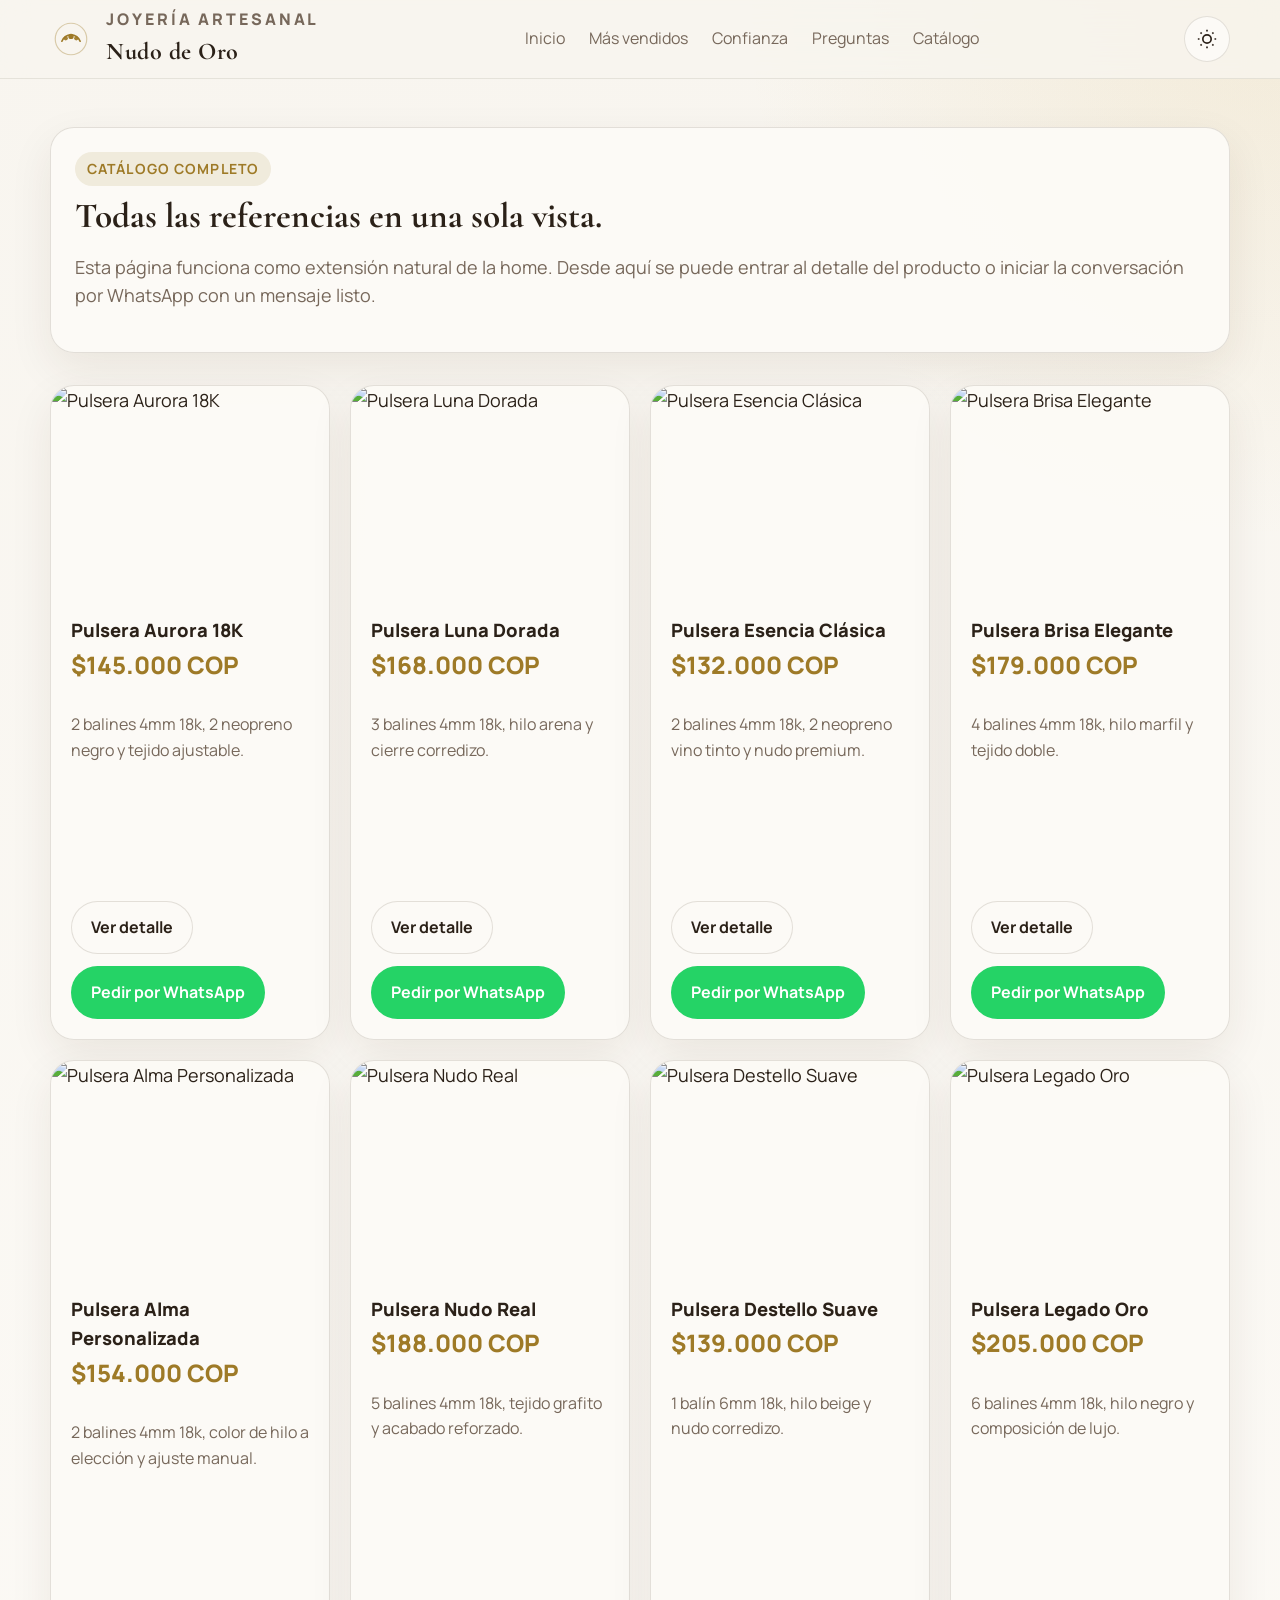
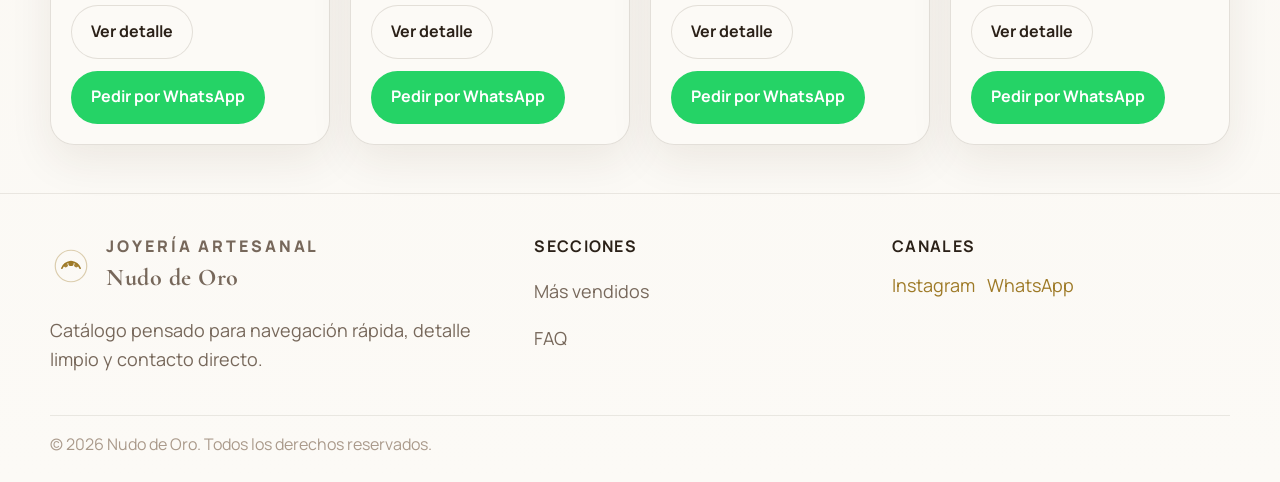
==== catalogo.html @ 251cc926 "pagina inicial" ====
<!DOCTYPE html>
<html lang="es">
<head>
  <meta charset="UTF-8">
  <meta name="viewport" content="width=device-width, initial-scale=1.0">
  <meta name="description" content="Catálogo completo de pulseras tejidas con hilo y balines de oro.">
  <title>Catálogo completo | Nudo de Oro</title>
  <link rel="preconnect" href="https://fonts.googleapis.com">
  <link rel="preconnect" href="https://fonts.gstatic.com" crossorigin>
  <link href="https://fonts.googleapis.com/css2?family=Cormorant+Garamond:wght@500;600;700&family=Manrope:wght@400;500;700;800&display=swap" rel="stylesheet">
  <link rel="stylesheet" href="./styles.css">
  <script src="./app.js" defer></script>
</head>
<body>

  <header class="site-header">
    <div class="container navbar">
      <a href="./index.html" class="brand" data-brand aria-label="Ir al inicio"></a>
      <nav aria-label="Principal">
        <button class="menu-toggle" data-menu-toggle aria-label="Abrir menú" aria-expanded="false">☰</button>
        <div class="nav-links" data-nav-menu>
          <a href="./index.html#inicio">Inicio</a>
          <a href="./index.html#productos">Más vendidos</a>
          <a href="./index.html#confianza">Confianza</a>
          <a href="./index.html#faq">Preguntas</a>
          <a href="./catalogo.html">Catálogo</a>
        </div>
      </nav>
      <div class="nav-actions">
        <button class="theme-toggle" data-theme-toggle aria-label="Cambiar tema"></button>
      </div>
    </div>
  </header>

  <main id="contenido" class="catalog-shell">
    <div class="container">
      <section class="catalog-intro" data-reveal>
        <span class="section-kicker">Catálogo completo</span>
        <h1 class="section-title">Todas las referencias en una sola vista.</h1>
        <p>Esta página funciona como extensión natural de la home. Desde aquí se puede entrar al detalle del producto o iniciar la conversación por WhatsApp con un mensaje listo.</p>
      </section>

      <section class="catalog-grid" data-catalog-products></section>
    </div>
  </main>

  <footer class="site-footer">
    <div class="container">
      <div class="footer-grid">
        <div>
          <a href="./index.html" class="brand" data-brand aria-label="Aurelia Hilo y Oro"></a>
          <p>Catálogo pensado para navegación rápida, detalle limpio y contacto directo.</p>
        </div>
        <div>
          <h3>Secciones</h3>
          <p><a href="./index.html#productos">Más vendidos</a></p>
          <p><a href="./index.html#faq">FAQ</a></p>
        </div>
        <div>
          <h3>Canales</h3>
          <div class="social-links">
            <a href="https://instagram.com" target="_blank" rel="noopener noreferrer">Instagram</a>
            <a href="https://wa.me/573001234567" target="_blank" rel="noopener noreferrer">WhatsApp</a>
          </div>
        </div>
      </div>
      <div class="footer-copy">© <span data-current-year></span> <span data-brand-name></span>. Todos los derechos reservados.</div>
    </div>
  </footer>
</body>
</html>
---- styles.css ----
:root,
[data-theme="light"] {
  --text-xs: clamp(0.75rem, 0.7rem + 0.25vw, 0.875rem);
  --text-sm: clamp(0.875rem, 0.8rem + 0.35vw, 1rem);
  --text-base: clamp(1rem, 0.95rem + 0.25vw, 1.125rem);
  --text-lg: clamp(1.125rem, 1rem + 0.75vw, 1.5rem);
  --text-xl: clamp(1.5rem, 1.2rem + 1.25vw, 2.25rem);
  --text-2xl: clamp(2rem, 1.2rem + 2.5vw, 3.5rem);

  --space-1: 0.25rem;
  --space-2: 0.5rem;
  --space-3: 0.75rem;
  --space-4: 1rem;
  --space-5: 1.25rem;
  --space-6: 1.5rem;
  --space-8: 2rem;
  --space-10: 2.5rem;
  --space-12: 3rem;
  --space-16: 4rem;
  --space-20: 5rem;

  --color-bg: #f8f5ef;
  --color-surface: #fcfaf6;
  --color-surface-2: #f3eee6;
  --color-surface-offset: #ece3d7;
  --color-border: rgba(74, 58, 39, 0.14);
  --color-divider: rgba(74, 58, 39, 0.1);
  --color-text: #2b2118;
  --color-text-muted: #77685b;
  --color-text-faint: #aa9a8b;
  --color-primary: #9e7a27;
  --color-primary-hover: #7d601c;
  --color-primary-soft: rgba(158, 122, 39, 0.12);
  --color-accent: #d8b86b;
  --color-success: #5c7a42;
  --color-shadow: 0 16px 44px rgba(61, 43, 19, 0.08);
  --radius-sm: 0.5rem;
  --radius-md: 1rem;
  --radius-lg: 1.5rem;
  --radius-xl: 2rem;
  --radius-full: 999px;
  --transition: 180ms cubic-bezier(0.16, 1, 0.3, 1);
  --content: 1180px;
  --font-display: 'Cormorant Garamond', Georgia, serif;
  --font-body: 'Manrope', Arial, sans-serif;
}

[data-theme="dark"] {
  --color-bg: #15120f;
  --color-surface: #1d1915;
  --color-surface-2: #25201a;
  --color-surface-offset: #2f281f;
  --color-border: rgba(239, 229, 212, 0.12);
  --color-divider: rgba(239, 229, 212, 0.08);
  --color-text: #f0e6d7;
  --color-text-muted: #bbaea0;
  --color-text-faint: #8a7a6d;
  --color-primary: #ddb25f;
  --color-primary-hover: #f0c976;
  --color-primary-soft: rgba(221, 178, 95, 0.15);
  --color-accent: #f1d49b;
  --color-success: #91b36f;
  --color-shadow: 0 18px 54px rgba(0, 0, 0, 0.28);
}

@media (prefers-color-scheme: dark) {
  :root:not([data-theme]) {
    --color-bg: #15120f;
    --color-surface: #1d1915;
    --color-surface-2: #25201a;
    --color-surface-offset: #2f281f;
    --color-border: rgba(239, 229, 212, 0.12);
    --color-divider: rgba(239, 229, 212, 0.08);
    --color-text: #f0e6d7;
    --color-text-muted: #bbaea0;
    --color-text-faint: #8a7a6d;
    --color-primary: #ddb25f;
    --color-primary-hover: #f0c976;
    --color-primary-soft: rgba(221, 178, 95, 0.15);
    --color-accent: #f1d49b;
    --color-success: #91b36f;
    --color-shadow: 0 18px 54px rgba(0, 0, 0, 0.28);
  }
}

*, *::before, *::after { box-sizing: border-box; }
html { scroll-behavior: smooth; }
body {
  margin: 0;
  min-height: 100dvh;
  font-family: var(--font-body);
  font-size: var(--text-base);
  line-height: 1.6;
  color: var(--color-text);
  background:
    radial-gradient(circle at top right, rgba(216, 184, 107, 0.17), transparent 22%),
    linear-gradient(180deg, var(--color-bg), var(--color-surface));
}
a { color: inherit; text-decoration: none; }
img { display: block; max-width: 100%; height: auto; }
button, input, textarea, select { font: inherit; }
button { cursor: pointer; }
:focus-visible {
  outline: 2px solid var(--color-primary);
  outline-offset: 3px;
}
.skip-link:focus { top: var(--space-4); }

.container {
  width: min(calc(100% - 2rem), var(--content));
  margin-inline: auto;
}
.section {
  padding-block: clamp(var(--space-12), 8vw, var(--space-20));
}
.section-head {
  display: flex;
  justify-content: space-between;
  align-items: end;
  gap: var(--space-4);
  margin-bottom: var(--space-8);
}
.section-kicker {
  display: inline-flex;
  align-items: center;
  gap: var(--space-2);
  padding: 0.35rem 0.75rem;
  border-radius: var(--radius-full);
  background: var(--color-primary-soft);
  color: var(--color-primary);
  font-size: var(--text-xs);
  letter-spacing: 0.08em;
  text-transform: uppercase;
  font-weight: 700;
}
.section-title {
  margin: var(--space-3) 0 var(--space-2);
  font-family: var(--font-display);
  font-size: var(--text-xl);
  line-height: 1.05;
}
.section-copy { color: var(--color-text-muted); max-width: 62ch; }

.site-header {
  position: sticky;
  top: 0;
  z-index: 40;
  border-bottom: 1px solid var(--color-divider);
  background: color-mix(in srgb, var(--color-bg) 78%, transparent);
  backdrop-filter: blur(16px);
}
.navbar {
  display: flex;
  align-items: center;
  justify-content: space-between;
  gap: var(--space-4);
  min-height: 78px;
}
.brand {
  display: inline-flex;
  align-items: center;
  gap: 0.9rem;
  font-weight: 800;
  letter-spacing: 0.04em;
}
.brand svg {
  width: 42px;
  height: 42px;
  color: var(--color-primary);
}
.brand span {
  display: block;
  font-size: var(--text-sm);
  color: var(--color-text-muted);
  letter-spacing: 0.18em;
  text-transform: uppercase;
}
.brand strong {
  display: block;
  font-family: var(--font-display);
  font-size: 1.5rem;
  font-weight: 700;
  letter-spacing: 0.02em;
}
.nav-links {
  display: flex;
  align-items: center;
  gap: clamp(var(--space-3), 2vw, var(--space-6));
  flex-wrap: wrap;
}
.nav-links a {
  font-size: var(--text-sm);
  color: var(--color-text-muted);
}
.nav-links a:hover,
.nav-links a:focus-visible { color: var(--color-primary); }
.nav-actions {
  display: flex;
  align-items: center;
  gap: var(--space-3);
}
.theme-toggle,
.menu-toggle {
  width: 46px;
  height: 46px;
  border: 1px solid var(--color-border);
  border-radius: 50%;
  background: var(--color-surface);
  color: var(--color-text);
  display: grid;
  place-items: center;
}
.menu-toggle { display: none; }

.btn {
  display: inline-flex;
  align-items: center;
  justify-content: center;
  gap: 0.6rem;
  min-height: 48px;
  padding: 0.8rem 1.2rem;
  border-radius: var(--radius-full);
  border: 1px solid transparent;
  transition: transform var(--transition), background var(--transition), color var(--transition), border-color var(--transition);
  font-size: var(--text-sm);
  font-weight: 700;
}
.btn:hover,
.btn:focus-visible { transform: translateY(-1px); }
.btn-primary {
  background: var(--color-primary);
  color: #fff;
  box-shadow: var(--color-shadow);
}
.btn-primary:hover,
.btn-primary:focus-visible { background: var(--color-primary-hover); }
.btn-secondary {
  border-color: var(--color-border);
  background: var(--color-surface);
  color: var(--color-text);
}
.btn-whatsapp {
  background: #25D366;
  color: #fff;
}
.btn-whatsapp:hover,
.btn-whatsapp:focus-visible { background: #1ca856; }

.hero {
  padding-block: clamp(var(--space-10), 7vw, 7rem);
}
.hero-grid {
  display: grid;
  grid-template-columns: 1.05fr 0.95fr;
  gap: clamp(var(--space-8), 5vw, var(--space-16));
  align-items: center;
}
.hero-copy h1 {
  margin: var(--space-4) 0;
  font-family: var(--font-display);
  font-size: clamp(3rem, 8vw, 5.5rem);
  line-height: 0.95;
  max-width: 10ch;
}
.hero-copy p {
  color: var(--color-text-muted);
  max-width: 58ch;
  margin-bottom: var(--space-8);
}
.hero-actions {
  display: flex;
  flex-wrap: wrap;
  gap: var(--space-3);
  margin-bottom: var(--space-8);
}
.hero-notes {
  display: grid;
  grid-template-columns: repeat(3, minmax(0, 1fr));
  gap: var(--space-3);
}
.note-card {
  padding: var(--space-4);
  border-radius: var(--radius-lg);
  background: color-mix(in srgb, var(--color-surface) 92%, transparent);
  border: 1px solid var(--color-border);
}
.note-card strong {
  display: block;
  font-size: var(--text-lg);
  font-family: var(--font-display);
}
.note-card span {
  display: block;
  color: var(--color-text-muted);
  font-size: var(--text-sm);
}
.hero-visual {
  position: relative;
}
.hero-card {
  position: relative;
  overflow: hidden;
  border-radius: 2rem;
  background: var(--color-surface);
  border: 1px solid var(--color-border);
  box-shadow: var(--color-shadow);
}
.hero-card img {
  aspect-ratio: 4 / 5;
  object-fit: cover;
}
.hero-badge {
  position: absolute;
  right: var(--space-4);
  bottom: var(--space-4);
  padding: var(--space-3) var(--space-4);
  border-radius: var(--radius-full);
  background: rgba(32, 23, 13, 0.8);
  color: #fef8ef;
  font-size: var(--text-sm);
  border: 1px solid rgba(255,255,255,0.12);
}

.products-grid,
.catalog-grid,
.trust-grid,
.faq-list,
.footer-grid {
  display: grid;
  gap: var(--space-5);
}
.products-grid,
.catalog-grid { grid-template-columns: repeat(4, minmax(0, 1fr)); }
.product-card {
  display: flex;
  flex-direction: column;
  overflow: hidden;
  border-radius: var(--radius-lg);
  background: color-mix(in srgb, var(--color-surface) 94%, transparent);
  border: 1px solid var(--color-border);
  box-shadow: var(--color-shadow);
}
.product-card > a {
  display: block;
  overflow: hidden;
}
.product-card img {
  width: 100%;
  aspect-ratio: 1 / 1.15;
  object-fit: cover;
  transition: transform 350ms cubic-bezier(0.16, 1, 0.3, 1);
}
.product-card a:hover img,
.product-card a:focus-visible img { transform: scale(1.03); }
.product-body {
  padding: var(--space-5);
  display: flex;
  flex-direction: column;
  gap: var(--space-3);
  height: 100%;
}
.product-body h3 {
  margin: 0;
  font-size: 1.15rem;
  font-weight: 800;
}
.price {
  color: var(--color-primary);
  font-size: var(--text-lg);
  font-weight: 800;
}
.meta {
  color: var(--color-text-muted);
  font-size: var(--text-sm);
}
.card-actions {
  display: flex;
  gap: var(--space-3);
  flex-wrap: wrap;
  margin-top: auto;
}

.center-cta {
  display: flex;
  justify-content: center;
  margin-top: var(--space-8);
}

.trust-grid {
  grid-template-columns: repeat(3, minmax(0, 1fr));
}
.trust-card,
.faq-item,
.catalog-intro,
.product-detail,
.contact-card {
  border-radius: var(--radius-lg);
  border: 1px solid var(--color-border);
  background: color-mix(in srgb, var(--color-surface) 96%, transparent);
  box-shadow: var(--color-shadow);
}
.trust-card {
  padding: var(--space-6);
}
.trust-icon {
  width: 52px;
  height: 52px;
  display: grid;
  place-items: center;
  border-radius: 50%;
  background: var(--color-primary-soft);
  color: var(--color-primary);
  margin-bottom: var(--space-4);
}
.trust-card h3,
.faq-item summary {
  font-size: 1.05rem;
  font-weight: 800;
}
.trust-card p,
.faq-item p { color: var(--color-text-muted); }

.faq-list { grid-template-columns: 1fr; }
.faq-item {
  padding: var(--space-5) var(--space-6);
}
.faq-item summary {
  cursor: pointer;
  list-style: none;
  display: flex;
  justify-content: space-between;
  gap: var(--space-4);
}
.faq-item summary::-webkit-details-marker { display: none; }
.faq-item p {
  margin: var(--space-3) 0 0;
}
.faq-item summary::after {
  content: "+";
  color: var(--color-primary);
  font-size: 1.5rem;
  line-height: 1;
}
.faq-item[open] summary::after { content: "−"; }

.catalog-shell,
.product-shell {
  padding-top: clamp(var(--space-8), 4vw, var(--space-12));
}
.catalog-intro,
.contact-card {
  padding: var(--space-6);
  margin-bottom: var(--space-8);
}
.catalog-intro p,
.contact-card p { color: var(--color-text-muted); }
.product-shell-inner {
  display: grid;
  grid-template-columns: 1fr 1fr;
  gap: var(--space-8);
}
.product-detail {
  overflow: hidden;
}
.product-gallery {
  background: var(--color-surface-2);
}
.product-gallery img {
  width: 100%;
  aspect-ratio: 1 / 1.05;
  object-fit: cover;
}
.product-info {
  padding: clamp(var(--space-6), 4vw, var(--space-10));
}
.product-info h1 {
  margin: var(--space-3) 0;
  font-family: var(--font-display);
  font-size: var(--text-2xl);
  line-height: 1;
}
.product-tags {
  display: flex;
  flex-wrap: wrap;
  gap: var(--space-2);
  margin: var(--space-5) 0;
}
.tag {
  padding: 0.45rem 0.8rem;
  border-radius: var(--radius-full);
  background: var(--color-primary-soft);
  color: var(--color-primary);
  font-size: var(--text-xs);
  font-weight: 800;
  letter-spacing: 0.06em;
  text-transform: uppercase;
}
.product-specs {
  display: grid;
  gap: var(--space-3);
  margin: var(--space-6) 0;
  color: var(--color-text-muted);
}
.back-link {
  display: inline-flex;
  align-items: center;
  gap: 0.5rem;
  color: var(--color-primary);
  font-weight: 700;
  margin-bottom: var(--space-5);
}

.site-footer {
  padding: var(--space-10) 0 var(--space-6);
  border-top: 1px solid var(--color-divider);
  margin-top: var(--space-12);
}
.footer-grid {
  grid-template-columns: 1.1fr 0.8fr 0.8fr;
  align-items: start;
}
.footer-grid p,
.footer-grid a { color: var(--color-text-muted); }
.footer-grid h3 {
  margin-top: 0;
  margin-bottom: var(--space-3);
  font-size: var(--text-sm);
  text-transform: uppercase;
  letter-spacing: 0.08em;
}
.social-links {
  display: flex;
  gap: var(--space-3);
  flex-wrap: wrap;
}
.social-links a { color: var(--color-primary); }
.footer-copy {
  margin-top: var(--space-6);
  padding-top: var(--space-4);
  border-top: 1px solid var(--color-divider);
  color: var(--color-text-faint);
  font-size: var(--text-sm);
}

[data-reveal] {
  opacity: 0;
  transform: translateY(18px);
  transition: opacity 500ms ease, transform 500ms ease;
}
[data-reveal].visible {
  opacity: 1;
  transform: translateY(0);
}

@media (max-width: 960px) {
  .hero-grid,
  .product-shell-inner,
  .footer-grid,
  .products-grid,
  .catalog-grid,
  .trust-grid {
    grid-template-columns: 1fr 1fr;
  }
  .footer-grid { grid-template-columns: 1fr; }
}

@media (max-width: 760px) {
  .menu-toggle { display: grid; }
  .navbar { align-items: flex-start; padding-block: var(--space-4); }
  .nav-links {
    position: absolute;
    left: 1rem;
    right: 1rem;
    top: calc(100% + 0.5rem);
    padding: var(--space-4);
    border-radius: var(--radius-lg);
    border: 1px solid var(--color-border);
    background: var(--color-surface);
    box-shadow: var(--color-shadow);
    display: none;
    flex-direction: column;
    align-items: flex-start;
  }
  .nav-links.open { display: flex; }
  .hero-grid,
  .products-grid,
  .catalog-grid,
  .trust-grid,
  .product-shell-inner,
  .hero-notes {
    grid-template-columns: 1fr;
  }
  .section-head { align-items: flex-start; }
  .hero-copy h1 { max-width: 12ch; }
}

@media (prefers-reduced-motion: reduce) {
  html { scroll-behavior: auto; }
  *, *::before, *::after {
    animation-duration: 0.01ms !important;
    animation-iteration-count: 1 !important;
    transition-duration: 0.01ms !important;
  }
  [data-reveal] { opacity: 1; transform: none; }
}
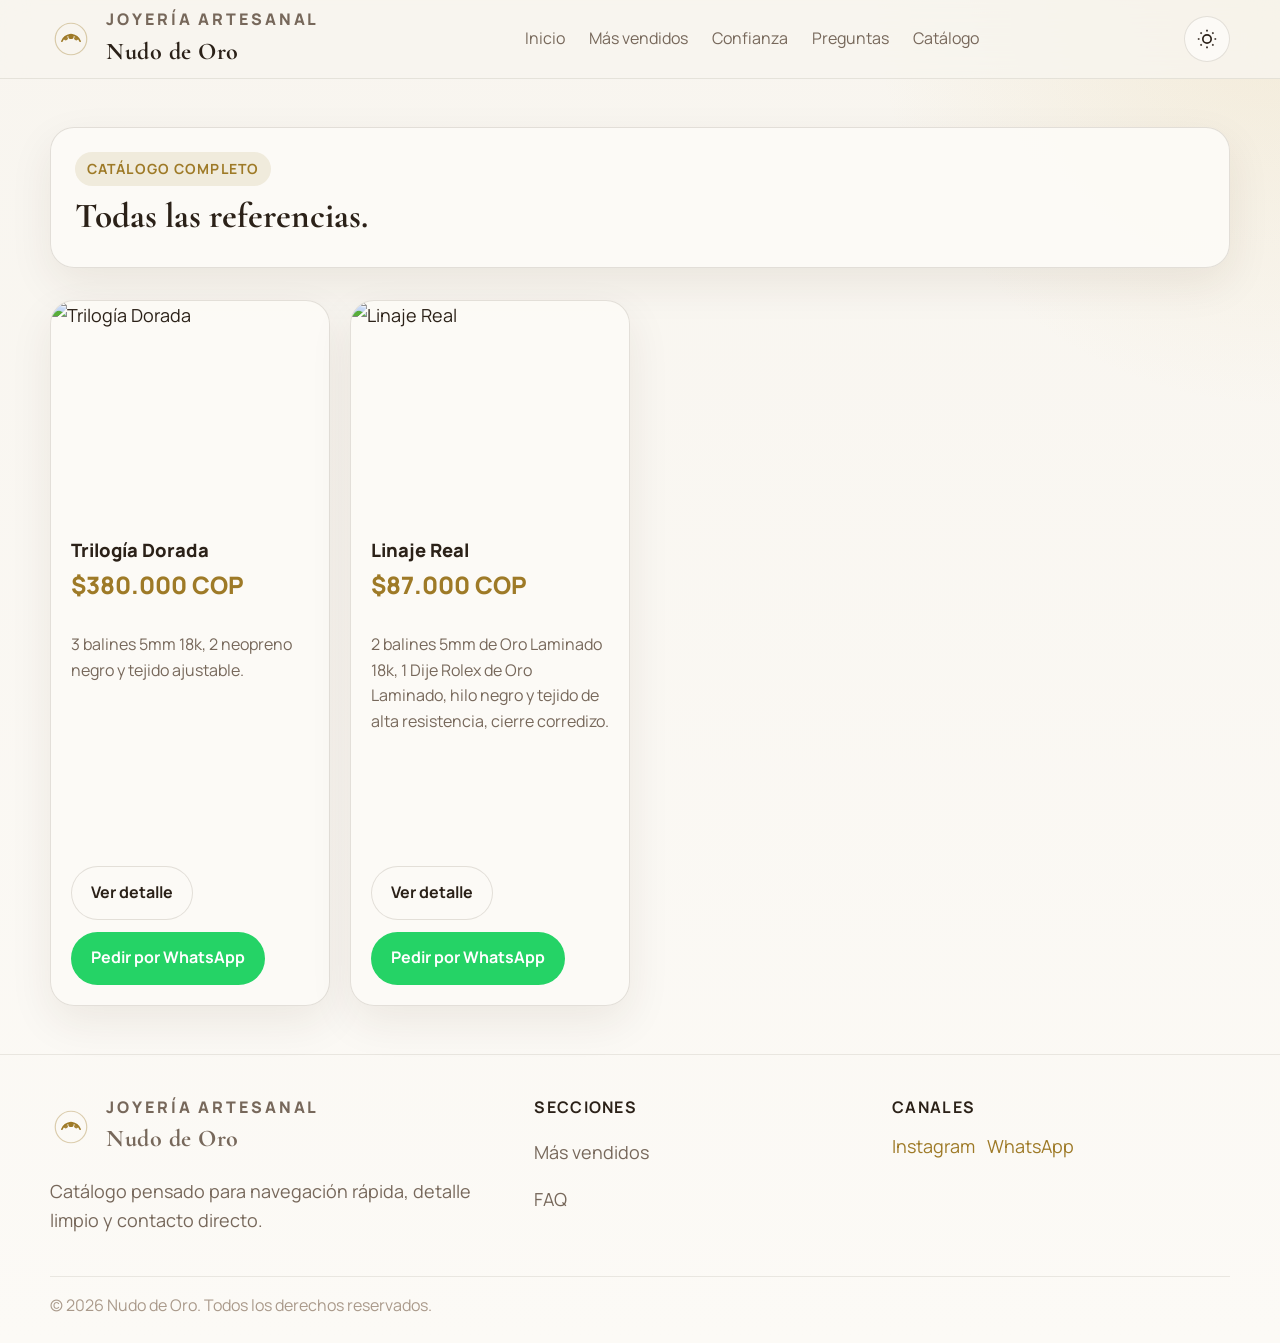
==== commit 9a101b9f: "Refine headings and copy on index/catalog Update marketing copy in catalogo.html and index.html: sho" ====
--- a/catalogo.html
+++ b/catalogo.html
@@ -36,8 +36,7 @@
     <div class="container">
       <section class="catalog-intro" data-reveal>
         <span class="section-kicker">Catálogo completo</span>
-        <h1 class="section-title">Todas las referencias en una sola vista.</h1>
-        <p>Esta página funciona como extensión natural de la home. Desde aquí se puede entrar al detalle del producto o iniciar la conversación por WhatsApp con un mensaje listo.</p>
+        <h1 class="section-title">Todas las referencias.</h1>
       </section>
 
       <section class="catalog-grid" data-catalog-products></section>
@@ -59,8 +58,8 @@
         <div>
           <h3>Canales</h3>
           <div class="social-links">
-            <a href="https://instagram.com" target="_blank" rel="noopener noreferrer">Instagram</a>
-            <a href="https://wa.me/573001234567" target="_blank" rel="noopener noreferrer">WhatsApp</a>
+            <a href="https://www.instagram.com/nudodeoro.oficial?utm_source=qr&igsh=MWk2YzA5NzgxMDZkeg==" target="_blank" rel="noopener noreferrer">Instagram</a>
+            <a href="https://wa.me/573175491833" target="_blank" rel="noopener noreferrer">WhatsApp</a>
           </div>
         </div>
       </div>
--- a/styles.css
+++ b/styles.css
@@ -61,6 +61,9 @@
   --color-accent: #f1d49b;
   --color-success: #91b36f;
   --color-shadow: 0 18px 54px rgba(0, 0, 0, 0.28);
+  .product-card img {
+  background: #25201a;
+}
 }
 
 @media (prefers-color-scheme: dark) {
@@ -348,6 +351,7 @@
   width: 100%;
   aspect-ratio: 1 / 1.15;
   object-fit: cover;
+  object-position: center -60px; /* sube el punto de enfoque */
   transition: transform 350ms cubic-bezier(0.16, 1, 0.3, 1);
 }
 .product-card a:hover img,
